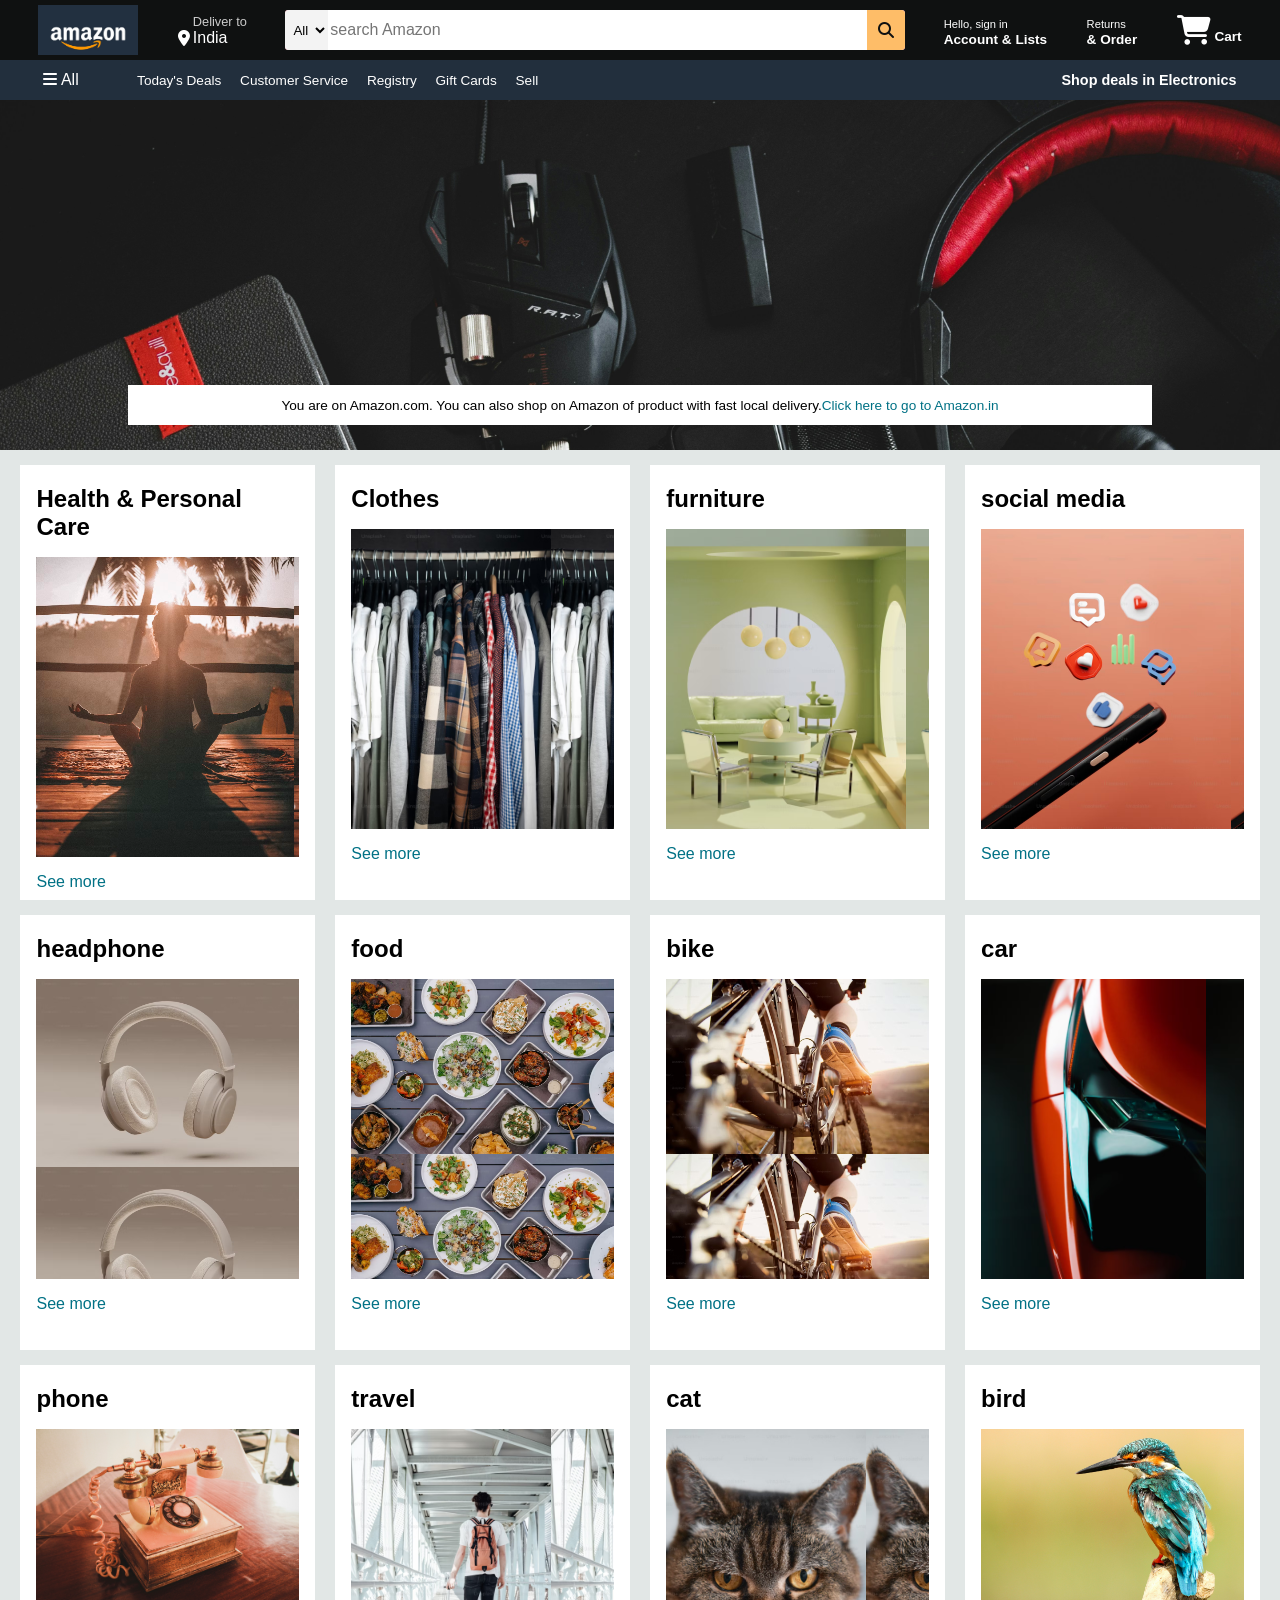
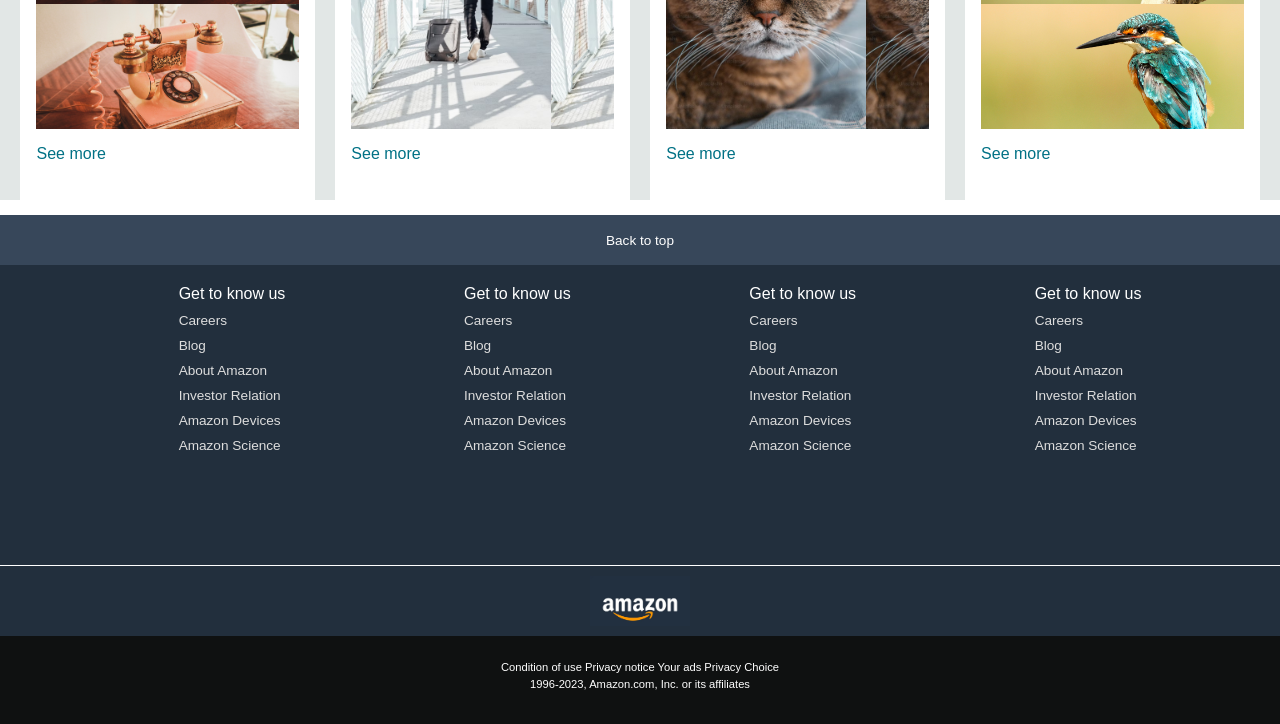
==== project.html @ a6fcfe98 "project" ====
<!DOCTYPE html>
<html lang="en">
<head>
    <meta charset="UTF-8">
    <meta name="viewport" content="width=device-width, initial-scale=1.0">
    <title>Amazon</title>
    <link rel="stylesheet" href="https://cdnjs.cloudflare.com/ajax/libs/font-awesome/6.7.2/css/all.min.css" integrity="sha512-Evv84Mr4kqVGRNSgIGL/F/aIDqQb7xQ2vcrdIwxfjThSH8CSR7PBEakCr51Ck+w+/U6swU2Im1vVX0SVk9ABhg==" crossorigin="anonymous" referrerpolicy="no-referrer" /><!--this link help to direct download icon from this throug online-->
    <link rel="stylesheet" href="project.css">
</head>
<body>
   <header>
        <div class="navbar">

            <div class="nav-logo border" >
                <div class="logo"></div>
            </div>


            <div class="nav-address border">
                <p class="add-first">Deliver to</p>
                <div class="add-icon ">
                    <i class="fa-solid fa-location-dot"></i>
                    <p class="add-sec">India</p>
                </div>
            </div>

            <div class="nav-search">

                <select class="search-select">
                    <option>All</option>
                    <option>A</option>
                    <option>B</option>
                    <option>C</option>
                    <option>D</option>
                    <option>E</option>
                    <option>F</option>
                    <option>G</option>
                    <option>H</option>
                </select>

                <input placeholder="search Amazon" class="search-input">

                <div class="search-icon">
                    <i class="fa-solid fa-magnifying-glass"></i>
                </div>
            </div>

            <div class="nav-singin border">
                <p><span>Hello, sign in</span></p>
                <p class="nav-sec">Account & Lists</p>
            </div>

            <div class="nav-return border">
                <p><span>Returns</span></p>
                <p class="nav-sec">& Order</p>
            </div>

            <div class="nav-cart border">
                <i class="fa-solid fa-cart-shopping"></i>
                Cart
            </div>
        </div>

        <div class="panel">
            <div class="panel-all">
                <i class="fa-solid fa-bars"></i>
                All
            </div>

            <div class="panel-option">
                <p>Today's Deals</p>
                <p>Customer Service</p>
                <p>Registry</p>
                <p>Gift Cards</p>
                <p>Sell</p>
            </div>

            <div class="panel-deals">
                Shop deals in Electronics
            </div>
        </div>
   </header>

   <div class="hero-section">
    <div class="hero-msg">
        <p>You are on Amazon.com. You can also shop on Amazon of product with fast local delivery.<a>Click here to go to Amazon.in</a></p>
       </div>
   </div>

   <div class="shop-section">
        <div class="box1 box">
            <div class="box-content">
                <h2>Health & Personal Care</h2>
                <div class="box-img" style="background-image: url('health_photo.avif');"></div>
                <p>See more</p>
            </div> 
        </div>


        <div class="box2 box">
            <div class="box-content">
                <h2>Clothes</h2>
                <div class="box-img" style="background-image: url('clothes.avif');"></div>
                <p>See more</p>
            </div> 
        </div>


        <div class="box3 box">
            <div class="box-content">
                <h2>furniture</h2>
                <div class="box-img" style="background-image: url('furniture.avif');"></div>
                <p>See more</p>
            </div> 
        </div>


        <div class="box4 box">
            <div class="box-content">
                <h2>social media</h2>
                <div class="box-img" style="background-image: url('social.avif');"></div>
                <p>See more</p>
            </div> 
        </div>

        <div class="box1 box">
            <div class="box-content">
                <h2>headphone</h2>
                <div class="box-img" style="background-image: url('headphone.avif');"></div>
                <p>See more</p>
            </div> 
        </div>


        <div class="box2 box">
            <div class="box-content">
                <h2>food</h2>
                <div class="box-img" style="background-image: url('food.avif');"></div>
                <p>See more</p>
            </div> 
        </div>


        <div class="box3 box">
            <div class="box-content">
                <h2>bike</h2>
                <div class="box-img" style="background-image: url('bike.avif');"></div>
                <p>See more</p>
            </div> 
        </div>


        <div class="box4 box">
            <div class="box-content">
                <h2>car</h2>
                <div class="box-img" style="background-image: url('car.avif');"></div>
                <p>See more</p>
            </div> 
        </div>

        <div class="box1 box">
            <div class="box-content">
                <h2>phone</h2>
                <div class="box-img" style="background-image: url('phone.jpg');"></div>
                <p>See more</p>
            </div> 
        </div>


        <div class="box2 box">
            <div class="box-content">
                <h2>travel</h2>
                <div class="box-img" style="background-image: url('travel_photo.avif');"></div>
                <p>See more</p>
            </div> 
            
        </div>


        <div class="box3 box">
            <div class="box-content">
                <h2>cat</h2>
                <div class="box-img" style="background-image: url('cat_photo.avif');"></div>
                <p>See more</p>
            </div> 
        </div>


        <div class="box4 box">
            <div class="box-content">
                <h2>bird</h2>
                <div class="box-img" style="background-image: url('bird_photo.jpg');"></div>
                <p>See more</p>
            </div> 

        </div>
   </div>

   <footer>
        <div class="foot-panel1">
            Back to top
        </div>
        <div class="foot-panel2">
            <ul>
                <p>Get to know us</p>
                <a>Careers</a>
                <a>Blog</a>
                <a>About Amazon</a>
                <a>Investor Relation</a>
                <a>Amazon Devices</a>
                <a>Amazon Science</a>
            </ul>
            <ul>
                <p>Get to know us</p>
                <a>Careers</a>
                <a>Blog</a>
                <a>About Amazon</a>
                <a>Investor Relation</a>
                <a>Amazon Devices</a>
                <a>Amazon Science</a>
            </ul>
            <ul>
                <p>Get to know us</p>
                <a>Careers</a>
                <a>Blog</a>
                <a>About Amazon</a>
                <a>Investor Relation</a>
                <a>Amazon Devices</a>
                <a>Amazon Science</a>
            </ul>
            <ul>
                <p>Get to know us</p>
                <a>Careers</a>
                <a>Blog</a>
                <a>About Amazon</a>
                <a>Investor Relation</a>
                <a>Amazon Devices</a>
                <a>Amazon Science</a>
            </ul>
        </div>

        <div class="foot-panel3">
            <div class="logo"></div>
        </div>

        <div class="foot-panel4">
            <div class="pages">
                <a>Condition of use</a>
                <a>Privacy notice</a>
                <a>Your ads Privacy Choice</a>
            </div>
            <div class="copyright">
                1996-2023, Amazon.com, Inc. or its affiliates
            </div>
        </div>
   </footer>
</body>
</html>
---- project.css ----
*{
    margin: 0;
    font-family: arial;
    border: border-box; /*it mean special meaning (padding/border size) its height and width are count inside border */
}

.navbar {
    height:60px;
    background-color: #0f1111;
    color:white;
    display: flex;
    align-items: center;
    justify-content: space-evenly;
}
.nav-logo{
    height: 50px;
    width: 100px;
}
.logo{
    
    background-image: url("amazon_logo.png");
    background-size: cover;
    height: 50px;
    width: 100%;
}
.border{
    border:1.5px solid transparent
}
.border:hover{
    border: 1.5px solid white;
}
/*----------------box2------------------*/
.add-first{
    color: #cccccc;
    font-size: 0.8rem;
    margin-left:15px;
}
.add-sec{
    margin-left:3px;
    
}
.add-icon{
    display: flex;
    align-items: center;
}

/*--------------box3---------*/
.nav-search{
    display: flex;
    justify-content: space-evenly;
    background-color: pink;
    width: 620px;
    height: 40px;
    border-radius: 3px;
}
.search-select{
    background-color: #f3f3f3;
    width: 50px;
    text-align: center;
    border-top-left-radius: 4px;
    border-bottom-left-radius: 4px;
    border:none;
}
.search-input{
    width: 100%;
    font-size: 1rem;
    border: none;
}
.search-icon{
    width: 45px;
    display: flex;
    justify-content: center;
    align-items: center; 
    background-color: #febd68;
    border-top-right-radius: 4px;
    border-bottom-right-radius:4px ;
    color: #0f1111;
    
}
.nav-search:hover{
    border: 2px solid orange;

}
/**-------------box4------------**/
span{
    font-size: 0.7rem

}
.nav-sec{
    font-size: 0.85rem;
    font-weight: 700;
}

/*---------------box6-------------*/
.nav-cart i{
    font-size: 30px;
}

.nav-cart{
    font-size: 0.85rem;
    font-weight: 700;

}

/*--------------------panel---------------------------*/
.panel{
    height: 40px;
    background-color: #222f3d;
    display: flex;
    color: white;
    align-items: center;
    justify-content: space-evenly;
   
}
.panel-option p{
    display: inline;
    margin-left: 15px;
}
.panel-option{
    width: 70%;
    font-size:0.85rem;
}
.panel-deals{
    font-size: 0.9rem;
    font-weight: 700;
}
/*--------------hero section------------------*/
.hero-section{
    height: 350px ;
    background-image: url("hero_img1.jpg");
    background-size: cover;
    display: flex;
    justify-content: center;
    align-items: flex-end;
}
.hero-msg{
    background-color: white;
    color: black;
    height: 40px;
    display: flex;
    align-items: center;
    justify-content: center;
    font-size:0.85rem;
    width: 80%;
    margin-bottom: 25px;
    
}

.hero-msg a{
    color: #007185;
}

/*----------------shop section------------*/

.shop-section{
    display: flex;
    flex-wrap:wrap ;
    justify-content: space-evenly;
    background-color: #e2e7e6;
}
.box{
    height: 400px;
    
    width: 23%;
    background-color: white;
    padding: 20px 0px 15px;
    margin-top: 15px;

}

.box-img{
    height: 300px;
    background-size: contain;
    margin-top: 1rem;
    margin-bottom: 1rem;

}
.box-content{
    margin-left: 1rem;
    margin-right: 1rem;
    
}

.box-content p{
    color: #007185;
}

footer{
    margin-top:15px ;

}

.foot-panel1{
    background-color: #37475a;
    color: white;
    height: 50px;
    display: flex;
    justify-content: center;
    align-items: center;
    font-size: 0.85rem;
}

.foot-panel2{
    background-color: #222f3d;
    color: white;
    height: 300px;
    display: flex;
    justify-content: space-evenly;

}
ul{
    margin-top: 20px;
}

ul a{
    display: block;
    font-size: 0.85rem;
    margin-top: 10px;
    color: #dddddd;
}

.foot-panel3{
    background-color: #222f3d;
    color: white;
    border-top: 0.5px solid white;
    height: 70px;
    display: flex;
    justify-content: center;
    align-items: center;
}   

.logo{
    background-image: url("amazon_logo.png");
    background-size: cover;
    height: 50px;
    width: 100px;
}

.foot-panel4{
    background-color: #0f1111;
    color: white;
    height: 88px;
    font-size: 0.7rem;
    text-align: center;

}

.pages{
    padding-top: 25px;
}
  
.copyright{
    padding-top: 5px;
   
}
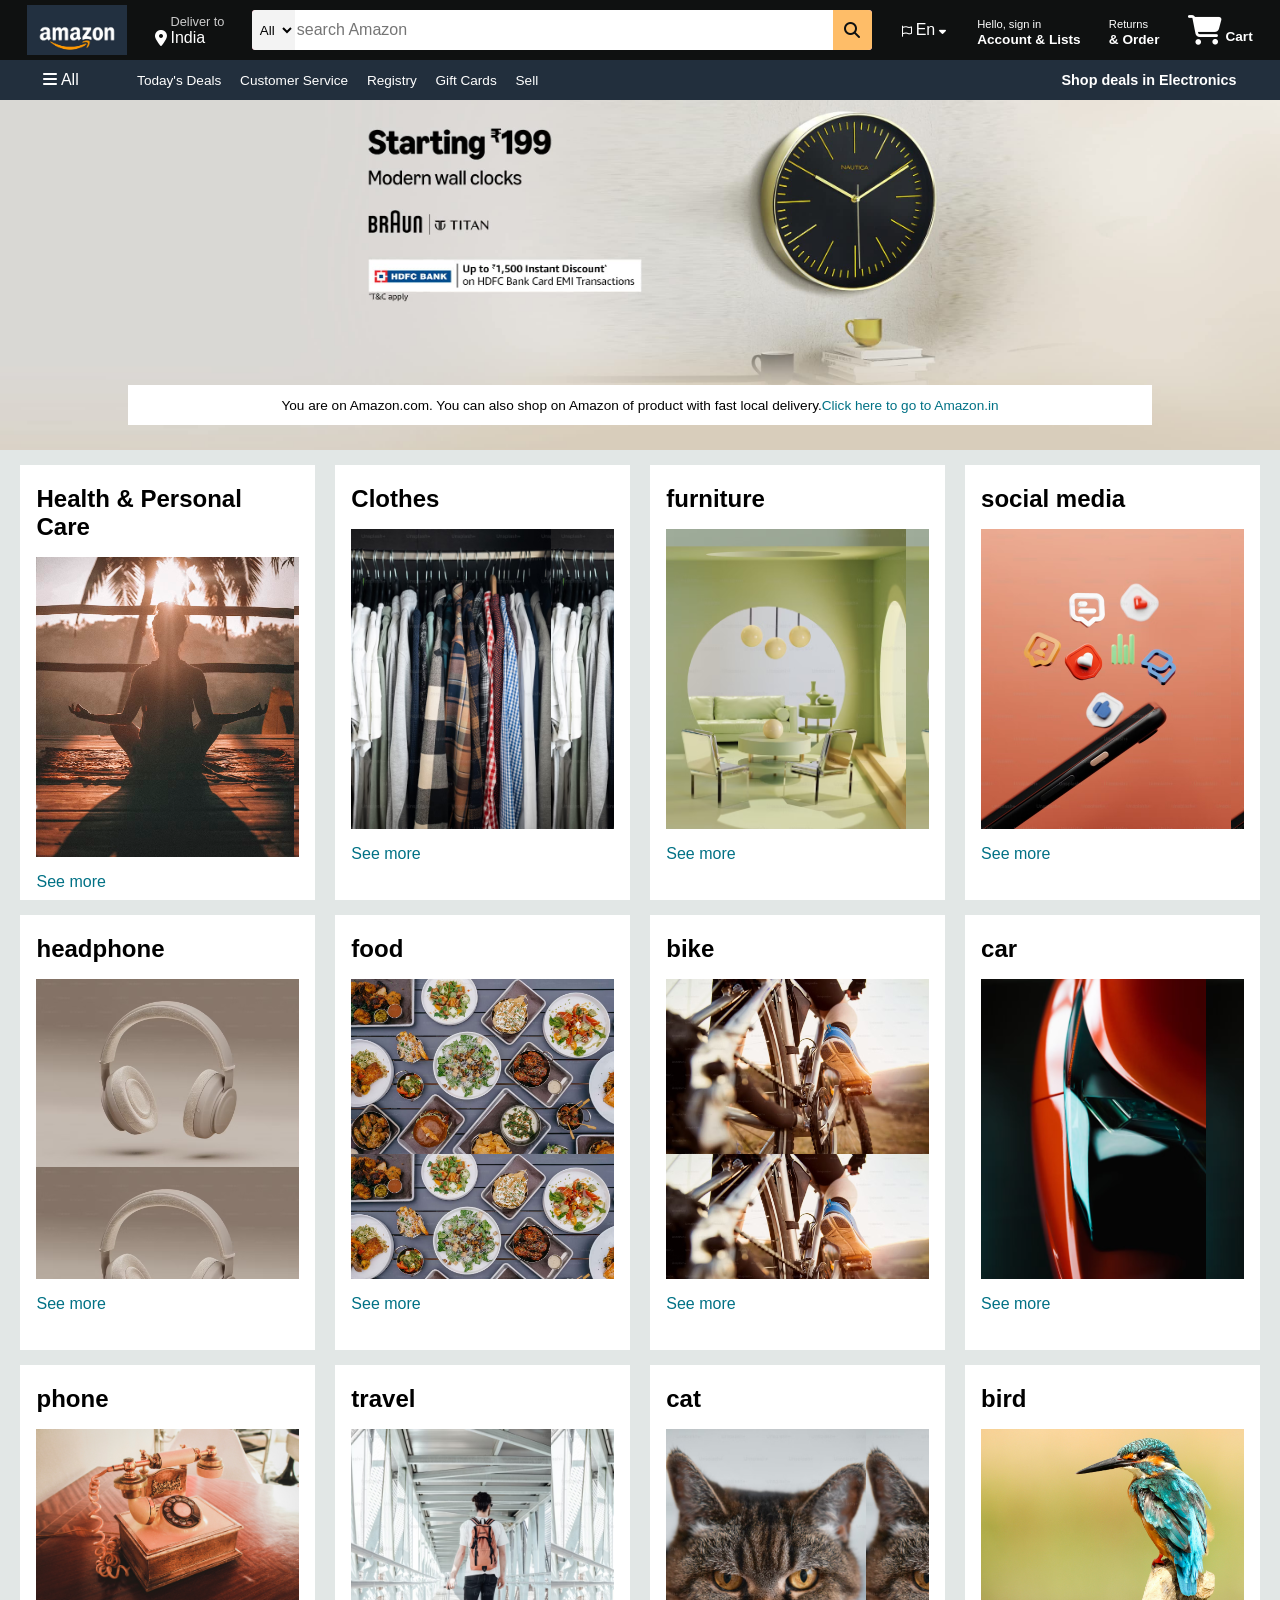
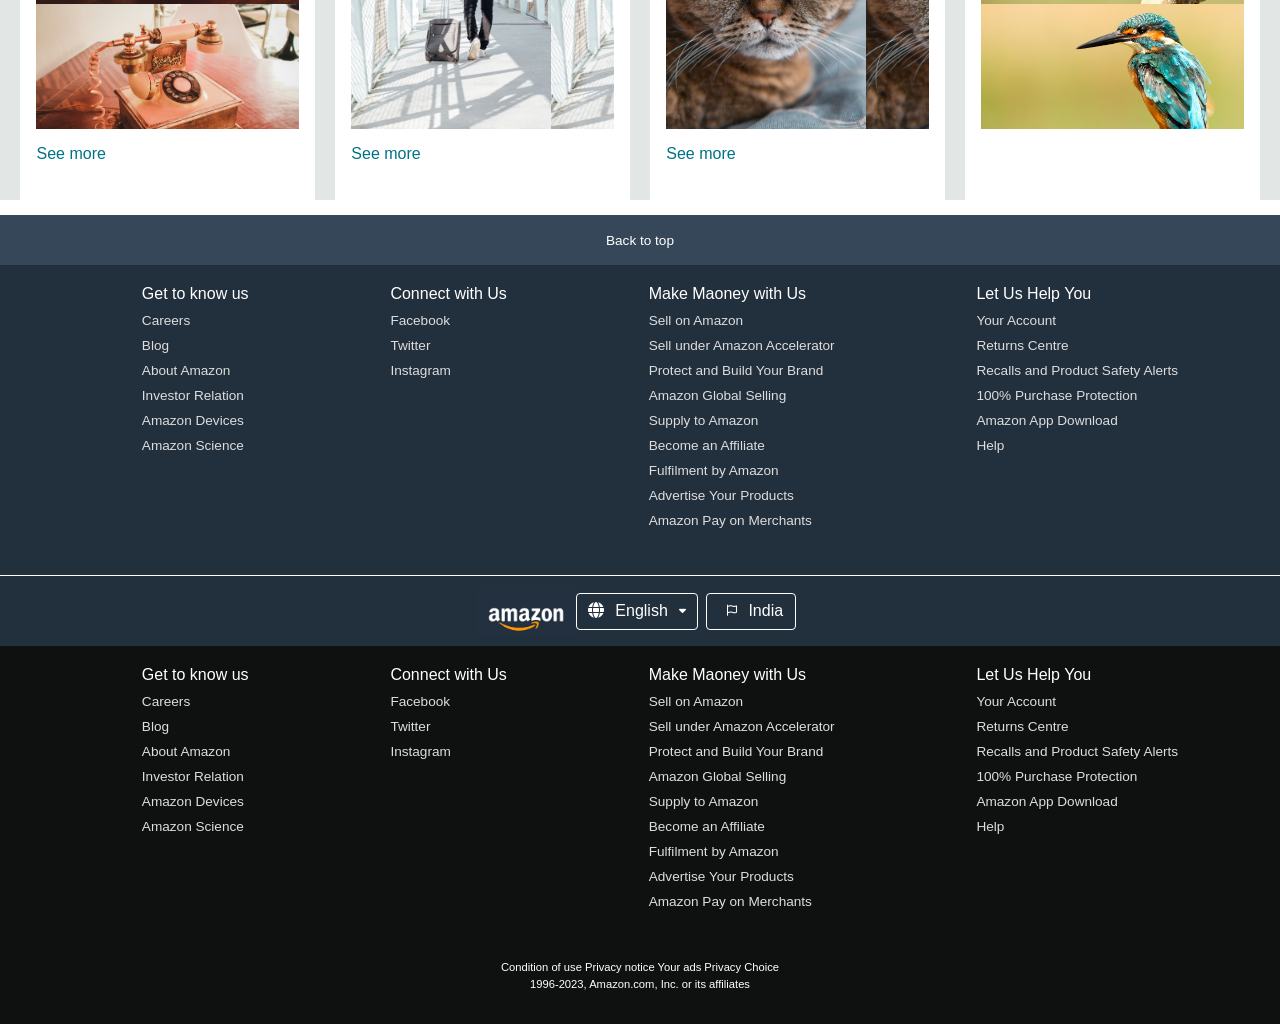
==== commit 7079ff72: "update" ====
--- a/project.html
+++ b/project.html
@@ -45,6 +45,16 @@
                 </div>
             </div>
 
+            <div class="nav-score">
+                <div class="logo-flag">
+                    <span class="fa-regular fa-flag"></span>
+                </div>
+                <div> <p>En</p></div>
+               <div clss="arrow">
+                <span class="fa-solid fa-caret-down" style="visibility: visible;"></span>
+               </div>
+                
+            </div>
             <div class="nav-singin border">
                 <p><span>Hello, sign in</span></p>
                 <p class="nav-sec">Account & Lists</p>
@@ -189,8 +199,8 @@
         <div class="box4 box">
             <div class="box-content">
                 <h2>bird</h2>
-                <div class="box-img" style="background-image: url('bird_photo.jpg');"></div>
-                <p>See more</p>
+               <div class="box-img" style="background-image: url('bird_photo.jpg');"></div>
+               
             </div> 
 
         </div>
@@ -211,6 +221,55 @@
                 <a>Amazon Science</a>
             </ul>
             <ul>
+                <p>Connect with Us</p>
+                <a>Facebook</a>
+                <a>Twitter</a>
+                <a>Instagram</a>
+               
+            </ul>
+            <ul>
+                <p>Make Maoney with Us</p>
+                <a>Sell on Amazon</a>
+                <a>Sell under Amazon Accelerator</a>
+                <a>Protect and Build Your Brand</a>
+                <a>Amazon Global Selling</a>
+                <a>Supply to Amazon</a>
+                <a>Become an Affiliate</a>
+                <a>Fulfilment by Amazon</a>
+                <a>Advertise Your Products</a>
+                <a>Amazon Pay on Merchants</a>
+                
+            </ul>
+            <ul>	
+                <p>Let Us Help You</p>
+                <a>Your Account</a>
+                <a>Returns Centre</a>
+                <a>Recalls and Product Safety Alerts</a>
+                <a>100% Purchase Protection</a>
+                <a>Amazon App Download</a>
+                <a>Help</a>
+            </ul>
+        </div>
+
+        <div class="foot-panel3">
+            <div class="logo"></div>
+            <div class="nav-english">
+                <div class="logo-global">
+                    <i class="fa-solid fa-globe"></i>
+                </div>
+                <p>English</p>
+                <span class="fa-solid fa-caret-down" style="visibility: visible;"></span>
+              
+            </div>
+
+            <div class="nav-india">
+                <span class="fa-regular fa-flag"></span>
+                <p>India</p>
+            </div>
+        </div>
+
+        <div class="foot-panel4">
+            <ul>
                 <p>Get to know us</p>
                 <a>Careers</a>
                 <a>Blog</a>
@@ -220,30 +279,39 @@
                 <a>Amazon Science</a>
             </ul>
             <ul>
-                <p>Get to know us</p>
-                <a>Careers</a>
-                <a>Blog</a>
-                <a>About Amazon</a>
-                <a>Investor Relation</a>
-                <a>Amazon Devices</a>
-                <a>Amazon Science</a>
-            </ul>
-            <ul>
-                <p>Get to know us</p>
-                <a>Careers</a>
-                <a>Blog</a>
-                <a>About Amazon</a>
-                <a>Investor Relation</a>
-                <a>Amazon Devices</a>
-                <a>Amazon Science</a>
-            </ul>
-        </div>
-
-        <div class="foot-panel3">
-            <div class="logo"></div>
-        </div>
-
-        <div class="foot-panel4">
+                <p>Connect with Us</p>
+                <a>Facebook</a>
+                <a>Twitter</a>
+                <a>Instagram</a>
+               
+            </ul>
+            <ul>
+                <p>Make Maoney with Us</p>
+                <a>Sell on Amazon</a>
+                <a>Sell under Amazon Accelerator</a>
+                <a>Protect and Build Your Brand</a>
+                <a>Amazon Global Selling</a>
+                <a>Supply to Amazon</a>
+                <a>Become an Affiliate</a>
+                <a>Fulfilment by Amazon</a>
+                <a>Advertise Your Products</a>
+                <a>Amazon Pay on Merchants</a>
+                
+            </ul>
+            <ul>	
+                <p>Let Us Help You</p>
+                <a>Your Account</a>
+                <a>Returns Centre</a>
+                <a>Recalls and Product Safety Alerts</a>
+                <a>100% Purchase Protection</a>
+                <a>Amazon App Download</a>
+                <a>Help</a>
+            </ul>
+        </div>
+
+
+
+        <div class="foot-panel5">
             <div class="pages">
                 <a>Condition of use</a>
                 <a>Privacy notice</a>
--- a/project.css
+++ b/project.css
@@ -43,6 +43,19 @@
     display: flex;
     align-items: center;
 }
+
+.nav-score{
+    height: 30px;
+    width: 50px;
+    border:0.75px solid #0f1111;;
+    display: flex;
+    justify-content:space-evenly;
+    align-items: center;
+    border-radius: 4px;
+    
+}
+
+
 
 /*--------------box3---------*/
 .nav-search{
@@ -127,7 +140,7 @@
 /*--------------hero section------------------*/
 .hero-section{
     height: 350px ;
-    background-image: url("hero_img1.jpg");
+    background-image: url("front.jpg");
     background-size: cover;
     display: flex;
     justify-content: center;
@@ -203,7 +216,7 @@
 .foot-panel2{
     background-color: #222f3d;
     color: white;
-    height: 300px;
+    height: 310px;
     display: flex;
     justify-content: space-evenly;
 
@@ -235,8 +248,47 @@
     height: 50px;
     width: 100px;
 }
+.nav-english{
+   height: 35px;
+   width: 120px;
+   border:0.75px solid white;
+   background-color: #222f3d;
+   display: flex;
+   justify-content: space-evenly ;
+   align-items: center;
+   border-radius: 4px;
+}.nav-india{
+    height: 35px;
+    width: 80px;
+    border: 1px solid white;
+    display: flex;
+    justify-content: space-evenly;
+    align-items: center;
+    margin: 8px;
+    border-radius: 4px;
+    padding-left: 7.8px;
+}
+
 
 .foot-panel4{
+    background-color:#0f1111;
+    color: white;
+    height: 290px;
+    display: flex;
+    justify-content: space-evenly;
+
+}
+ul{
+    margin-top: 20px;
+}
+
+ul a{
+    display: block;
+    font-size: 0.85rem;
+    margin-top: 10px;
+    color: #dddddd;
+}
+.foot-panel5{
     background-color: #0f1111;
     color: white;
     height: 88px;
